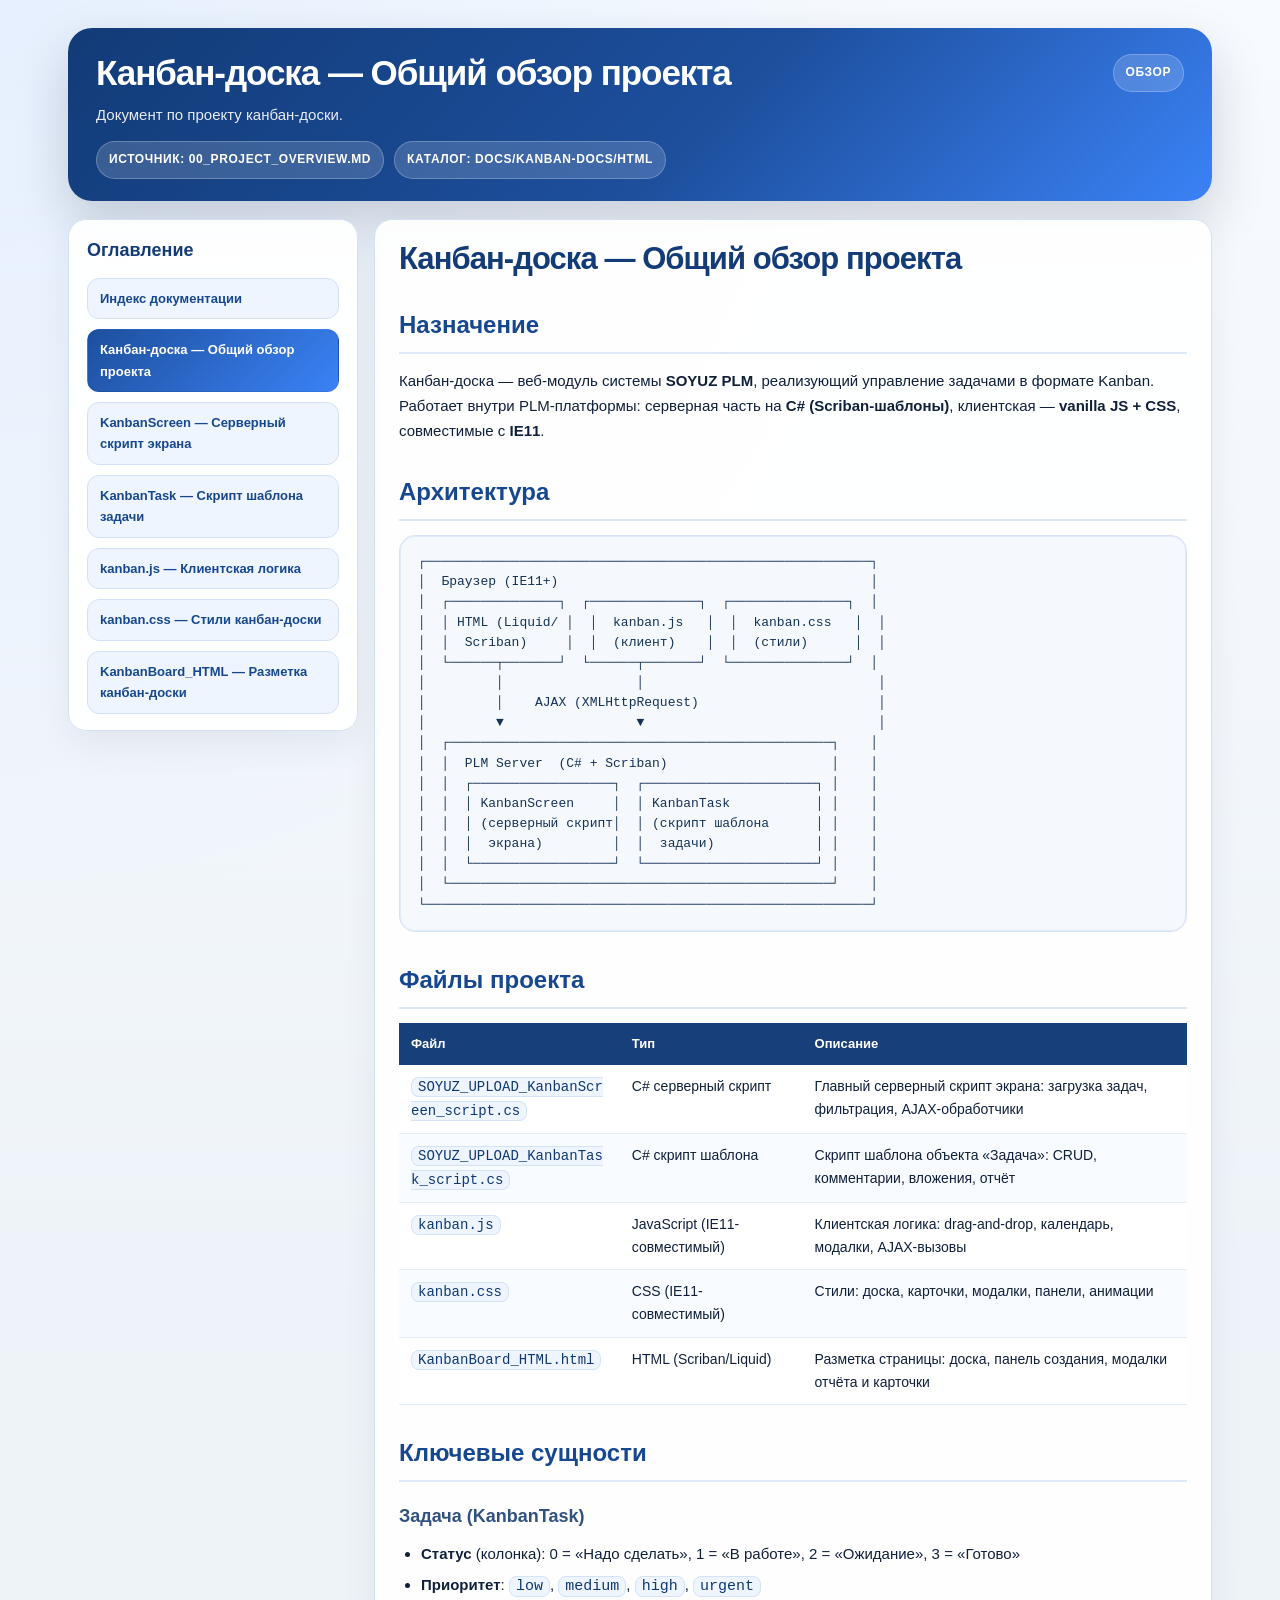
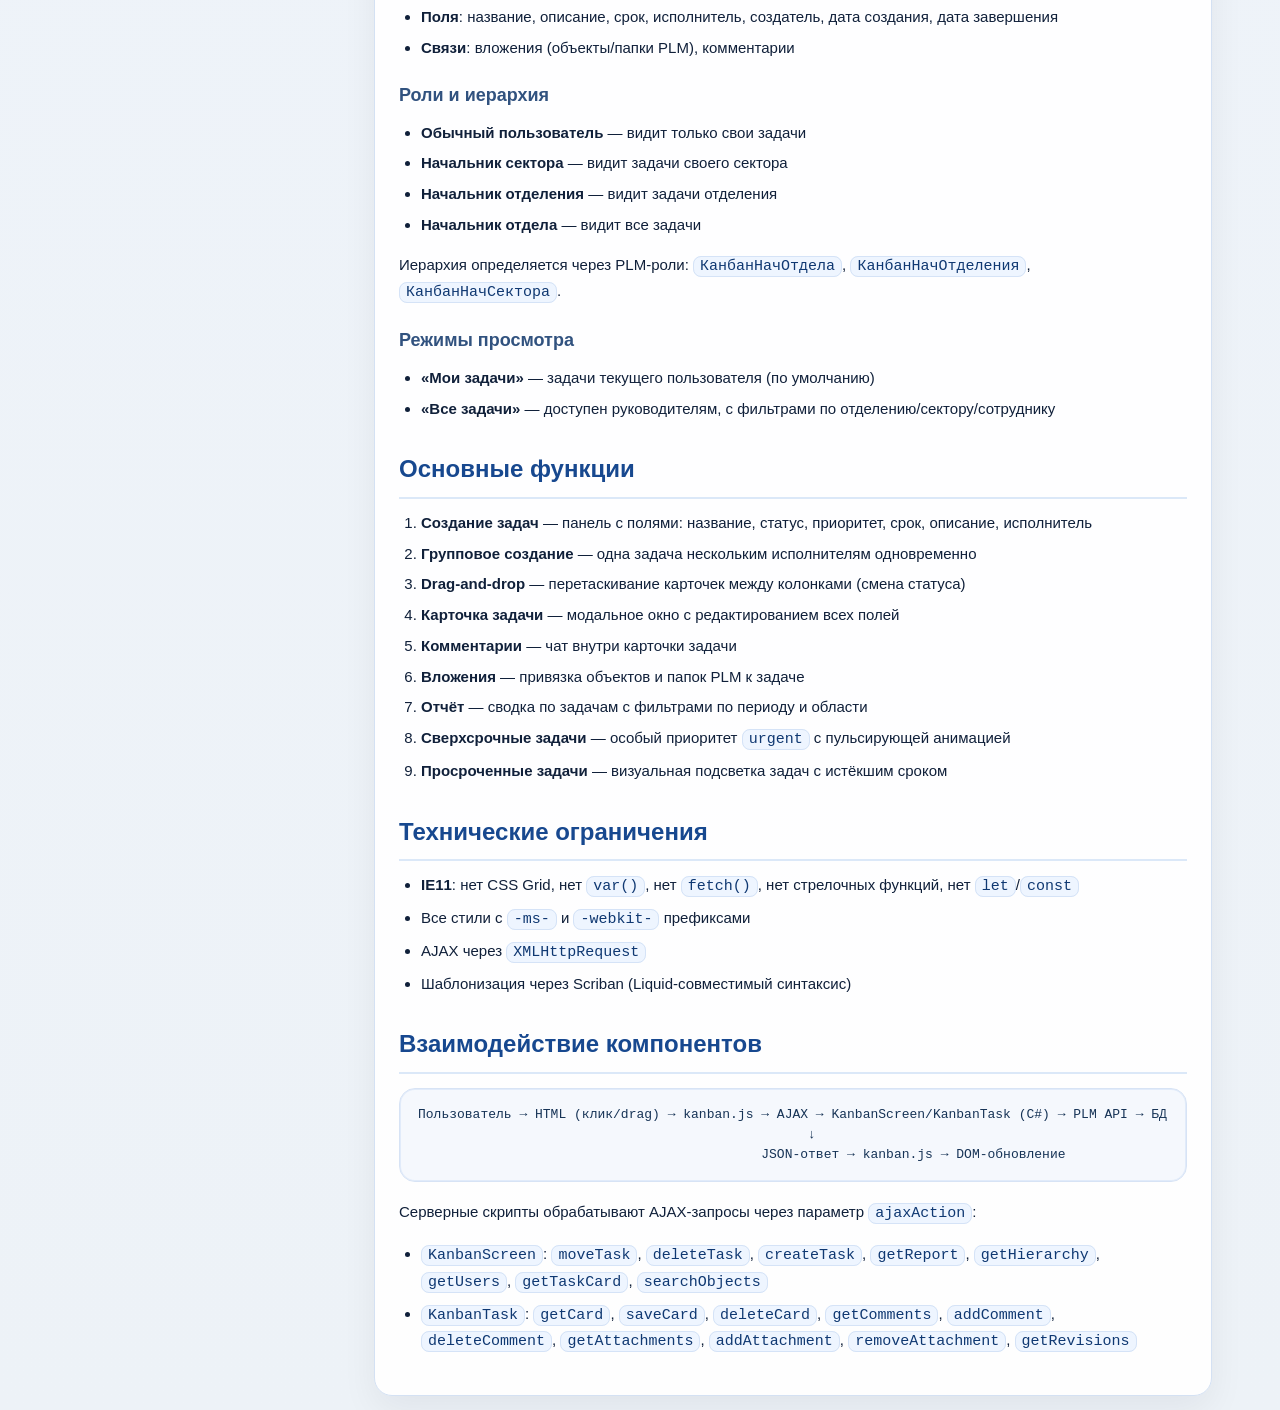
==== docs/HTML/00_PROJECT_OVERVIEW.html @ 84b6278e "init: kanbanSoyz_Actual — production Kanban board for Soyuz-PLM Clean project with only actual scrip" ====
<!DOCTYPE html>
<html lang="ru">
<head>
    <meta charset="UTF-8">
    <meta name="viewport" content="width=device-width, initial-scale=1.0">
    <title>Канбан-доска — Общий обзор проекта</title>
    <link rel="stylesheet" href="kanban-docs-theme.css">
</head>
<body>
    <div class="page">
        <header class="hero">
            <div class="hero-top">
                <div>
                    <h1>Канбан-доска — Общий обзор проекта</h1>
                    <p>Документ по проекту канбан-доски.</p>
                </div>
                <div class="badge">Обзор</div>
            </div>
            <div class="hero-meta">
                <div class="badge">Источник: 00_PROJECT_OVERVIEW.md</div>
                <div class="badge">Каталог: docs/kanban-docs/HTML</div>
            </div>
        </header>

        <div class="doc-layout">
            <aside class="nav-card side-nav">
                <h2>Оглавление</h2>
                <div class="doc-nav">
                    <a href="index.html">Индекс документации</a>
                    <a class="active" href="00_PROJECT_OVERVIEW.html">Канбан-доска — Общий обзор проекта</a>
<a class="" href="01_KanbanScreen_SERVER_SCRIPT.html">KanbanScreen — Серверный скрипт экрана</a>
<a class="" href="02_KanbanTask_TEMPLATE_SCRIPT.html">KanbanTask — Скрипт шаблона задачи</a>
<a class="" href="03_KANBAN_JS_CLIENT_LOGIC.html">kanban.js — Клиентская логика</a>
<a class="" href="04_KANBAN_CSS_STYLES.html">kanban.css — Стили канбан-доски</a>
<a class="" href="05_KANBAN_HTML_MARKUP.html">KanbanBoard_HTML — Разметка канбан-доски</a>
                </div>
            </aside>

            <article class="article-card">
<h1 id="section">Канбан-доска — Общий обзор проекта</h1>
<h2 id="section-1">Назначение</h2>
<p>Канбан-доска — веб-модуль системы <strong>SOYUZ PLM</strong>, реализующий управление задачами в формате Kanban.
Работает внутри PLM-платформы: серверная часть на <strong>C# (Scriban-шаблоны)</strong>, клиентская — <strong>vanilla JS + CSS</strong>, совместимые с <strong>IE11</strong>.</p>
<h2 id="section-2">Архитектура</h2>
<pre><code>┌─────────────────────────────────────────────────────────┐
│  Браузер (IE11+)                                        │
│  ┌──────────────┐  ┌──────────────┐  ┌───────────────┐  │
│  │ HTML (Liquid/ │  │  kanban.js   │  │  kanban.css   │  │
│  │  Scriban)     │  │  (клиент)    │  │  (стили)      │  │
│  └──────┬───────┘  └──────┬───────┘  └───────────────┘  │
│         │                 │                              │
│         │    AJAX (XMLHttpRequest)                       │
│         ▼                 ▼                              │
│  ┌─────────────────────────────────────────────────┐    │
│  │  PLM Server  (C# + Scriban)                     │    │
│  │  ┌──────────────────┐  ┌──────────────────────┐ │    │
│  │  │ KanbanScreen     │  │ KanbanTask           │ │    │
│  │  │ (серверный скрипт│  │ (скрипт шаблона      │ │    │
│  │  │  экрана)         │  │  задачи)             │ │    │
│  │  └──────────────────┘  └──────────────────────┘ │    │
│  └─────────────────────────────────────────────────┘    │
└─────────────────────────────────────────────────────────┘
</code></pre>
<h2 id="section-3">Файлы проекта</h2>
<div class="table-wrap"><table>
<thead>
<tr>
<th>Файл</th>
<th>Тип</th>
<th>Описание</th>
</tr>
</thead>
<tbody>
<tr>
<td><code>SOYUZ_UPLOAD_KanbanScreen_script.cs</code></td>
<td>C# серверный скрипт</td>
<td>Главный серверный скрипт экрана: загрузка задач, фильтрация, AJAX-обработчики</td>
</tr>
<tr>
<td><code>SOYUZ_UPLOAD_KanbanTask_script.cs</code></td>
<td>C# скрипт шаблона</td>
<td>Скрипт шаблона объекта «Задача»: CRUD, комментарии, вложения, отчёт</td>
</tr>
<tr>
<td><code>kanban.js</code></td>
<td>JavaScript (IE11-совместимый)</td>
<td>Клиентская логика: drag-and-drop, календарь, модалки, AJAX-вызовы</td>
</tr>
<tr>
<td><code>kanban.css</code></td>
<td>CSS (IE11-совместимый)</td>
<td>Стили: доска, карточки, модалки, панели, анимации</td>
</tr>
<tr>
<td><code>KanbanBoard_HTML.html</code></td>
<td>HTML (Scriban/Liquid)</td>
<td>Разметка страницы: доска, панель создания, модалки отчёта и карточки</td>
</tr>
</tbody>
</table></div>
<h2 id="section-4">Ключевые сущности</h2>
<h3 id="kanbantask">Задача (KanbanTask)</h3>
<ul>
<li><strong>Статус</strong> (колонка): 0 = «Надо сделать», 1 = «В работе», 2 = «Ожидание», 3 = «Готово»</li>
<li><strong>Приоритет</strong>: <code>low</code>, <code>medium</code>, <code>high</code>, <code>urgent</code></li>
<li><strong>Поля</strong>: название, описание, срок, исполнитель, создатель, дата создания, дата завершения</li>
<li><strong>Связи</strong>: вложения (объекты/папки PLM), комментарии</li>
</ul>
<h3 id="section-5">Роли и иерархия</h3>
<ul>
<li><strong>Обычный пользователь</strong> — видит только свои задачи</li>
<li><strong>Начальник сектора</strong> — видит задачи своего сектора</li>
<li><strong>Начальник отделения</strong> — видит задачи отделения</li>
<li><strong>Начальник отдела</strong> — видит все задачи</li>
</ul>
<p>Иерархия определяется через PLM-роли: <code>КанбанНачОтдела</code>, <code>КанбанНачОтделения</code>, <code>КанбанНачСектора</code>.</p>
<h3 id="section-6">Режимы просмотра</h3>
<ul>
<li><strong>«Мои задачи»</strong> — задачи текущего пользователя (по умолчанию)</li>
<li><strong>«Все задачи»</strong> — доступен руководителям, с фильтрами по отделению/сектору/сотруднику</li>
</ul>
<h2 id="section-7">Основные функции</h2>
<ol>
<li><strong>Создание задач</strong> — панель с полями: название, статус, приоритет, срок, описание, исполнитель</li>
<li><strong>Групповое создание</strong> — одна задача нескольким исполнителям одновременно</li>
<li><strong>Drag-and-drop</strong> — перетаскивание карточек между колонками (смена статуса)</li>
<li><strong>Карточка задачи</strong> — модальное окно с редактированием всех полей</li>
<li><strong>Комментарии</strong> — чат внутри карточки задачи</li>
<li><strong>Вложения</strong> — привязка объектов и папок PLM к задаче</li>
<li><strong>Отчёт</strong> — сводка по задачам с фильтрами по периоду и области</li>
<li><strong>Сверхсрочные задачи</strong> — особый приоритет <code>urgent</code> с пульсирующей анимацией</li>
<li><strong>Просроченные задачи</strong> — визуальная подсветка задач с истёкшим сроком</li>
</ol>
<h2 id="section-8">Технические ограничения</h2>
<ul>
<li><strong>IE11</strong>: нет CSS Grid, нет <code>var()</code>, нет <code>fetch()</code>, нет стрелочных функций, нет <code>let</code>/<code>const</code></li>
<li>Все стили с <code>-ms-</code> и <code>-webkit-</code> префиксами</li>
<li>AJAX через <code>XMLHttpRequest</code></li>
<li>Шаблонизация через Scriban (Liquid-совместимый синтаксис)</li>
</ul>
<h2 id="section-9">Взаимодействие компонентов</h2>
<pre><code>Пользователь → HTML (клик/drag) → kanban.js → AJAX → KanbanScreen/KanbanTask (C#) → PLM API → БД
                                                  ↓
                                            JSON-ответ → kanban.js → DOM-обновление
</code></pre>
<p>Серверные скрипты обрабатывают AJAX-запросы через параметр <code>ajaxAction</code>:</p>
<ul>
<li><code>KanbanScreen</code>: <code>moveTask</code>, <code>deleteTask</code>, <code>createTask</code>, <code>getReport</code>, <code>getHierarchy</code>, <code>getUsers</code>, <code>getTaskCard</code>, <code>searchObjects</code></li>
<li><code>KanbanTask</code>: <code>getCard</code>, <code>saveCard</code>, <code>deleteCard</code>, <code>getComments</code>, <code>addComment</code>, <code>deleteComment</code>, <code>getAttachments</code>, <code>addAttachment</code>, <code>removeAttachment</code>, <code>getRevisions</code></li>
</ul>

            </article>
        </div>
    </div>
</body>
</html>
---- docs/HTML/kanban-docs-theme.css ----
@page {
    size: A4;
    margin: 18mm;
}

* {
    box-sizing: border-box;
}

html {
    scroll-behavior: smooth;
}

body {
    margin: 0;
    font-family: "Inter", "Segoe UI", -apple-system, BlinkMacSystemFont, sans-serif;
    color: #10203a;
    background:
        radial-gradient(circle at top left, rgba(59, 130, 246, 0.09), transparent 28%),
        linear-gradient(180deg, #f7fbff 0%, #eef3f9 42%, #edf2f7 100%);
    line-height: 1.65;
}

a {
    color: #1d4f9d;
}

.page {
    max-width: 1180px;
    margin: 0 auto;
    padding: 28px 18px 42px;
}

.hero {
    background: linear-gradient(135deg, #123b77 0%, #1d4f9d 56%, #3b82f6 100%);
    color: #fff;
    border-radius: 24px;
    padding: 26px 28px 22px;
    box-shadow: 0 22px 52px rgba(15, 23, 42, 0.18);
    margin-bottom: 18px;
}

.hero-top {
    display: flex;
    justify-content: space-between;
    align-items: flex-start;
    gap: 18px;
}

.hero h1 {
    margin: 0 0 10px;
    font-size: 35px;
    line-height: 1.1;
    letter-spacing: -0.03em;
}

.hero p {
    margin: 0;
    max-width: 760px;
    color: rgba(255, 255, 255, 0.9);
    font-size: 15px;
}

.hero code,
.footer-card code {
    font-family: "JetBrains Mono", Consolas, monospace;
    background: rgba(255, 255, 255, 0.12);
    border: 1px solid rgba(255, 255, 255, 0.18);
    border-radius: 8px;
    padding: 1px 6px;
    color: #fff;
}

.badge {
    display: inline-flex;
    align-items: center;
    gap: 6px;
    padding: 8px 12px;
    border-radius: 999px;
    background: rgba(255, 255, 255, 0.16);
    border: 1px solid rgba(255, 255, 255, 0.24);
    color: #fff;
    font-size: 12px;
    font-weight: 700;
    letter-spacing: 0.05em;
    text-transform: uppercase;
    white-space: nowrap;
}

.hero-meta {
    display: flex;
    flex-wrap: wrap;
    gap: 10px;
    margin-top: 14px;
}

.nav-card,
.doc-card,
.article-card,
.footer-card {
    background: rgba(255, 255, 255, 0.94);
    border: 1px solid #d4e1f3;
    border-radius: 18px;
    box-shadow: 0 14px 36px rgba(15, 23, 42, 0.06);
}

.nav-card {
    padding: 16px 18px;
    margin-bottom: 16px;
}

.side-nav {
    position: sticky;
    top: 18px;
    align-self: start;
}

.nav-card h2 {
    margin: 0 0 12px;
    color: #123b77;
    font-size: 18px;
}

.doc-nav {
    display: flex;
    flex-direction: column;
    gap: 10px;
    align-items: stretch;
}

.doc-nav a {
    display: flex;
    align-items: center;
    gap: 6px;
    padding: 9px 12px;
    border-radius: 12px;
    text-decoration: none;
    background: #eef5ff;
    border: 1px solid #d2e1f7;
    color: #17488f;
    font-size: 13px;
    font-weight: 600;
}

.doc-nav a.active {
    background: linear-gradient(135deg, #1d4f9d 0%, #3b82f6 100%);
    color: #fff;
    border-color: transparent;
}

.index-grid {
    display: grid;
    grid-template-columns: repeat(auto-fit, minmax(300px, 1fr));
    gap: 16px;
}

.doc-card {
    display: flex;
    flex-direction: column;
    padding: 20px 20px 18px;
    min-height: 100%;
}

.badge-soft {
    background: #edf4ff;
    color: #17488f;
    border-color: #d1e2fb;
}

.doc-card h2 {
    margin: 0 0 10px;
    font-size: 22px;
    line-height: 1.22;
    color: #123b77;
}

.doc-card p {
    margin: 0 0 14px;
    color: #50627e;
    flex: 1 1 auto;
}

.doc-card .actions {
    display: flex;
    flex-wrap: wrap;
    gap: 10px;
    margin-top: auto;
}

.btn-link {
    display: inline-flex;
    align-items: center;
    justify-content: center;
    gap: 6px;
    padding: 10px 14px;
    min-height: 44px;
    border-radius: 12px;
    border: 1px solid #cdddf4;
    background: #fff;
    color: #17488f;
    text-decoration: none;
    font-size: 14px;
    font-weight: 700;
    white-space: nowrap;
}

.btn-link.primary {
    background: linear-gradient(135deg, #1d4f9d 0%, #3b82f6 100%);
    color: #fff;
    border-color: transparent;
}

.article-card {
    padding: 22px 24px 26px;
}

.doc-layout {
    display: grid;
    grid-template-columns: 290px minmax(0, 1fr);
    gap: 16px;
    align-items: start;
}

.article-card h1:first-child {
    margin-top: 0;
}

.article-card h1 {
    color: #123b77;
    font-size: 31px;
    line-height: 1.12;
    margin: 0 0 18px;
    letter-spacing: -0.03em;
}

.article-card h2 {
    color: #17488f;
    font-size: 24px;
    margin: 28px 0 12px;
    padding-bottom: 8px;
    border-bottom: 2px solid #dbe8f8;
}

.article-card h3 {
    color: #31527f;
    font-size: 18px;
    margin: 20px 0 10px;
}

.article-card p,
.article-card li {
    font-size: 15px;
}

.article-card ul,
.article-card ol {
    margin: 8px 0 14px 22px;
    padding: 0;
}

.article-card li {
    margin-bottom: 6px;
}

.article-card table {
    width: 100%;
    border-collapse: collapse;
    display: block;
    background: #fff;
}

.table-wrap {
    margin: 14px 0 18px;
    overflow-x: auto;
}

.table-wrap table {
    margin: 0;
}

.article-card thead th {
    background: #173f7a;
    color: #fff;
    text-align: left;
    padding: 10px 12px;
    font-size: 13px;
    white-space: nowrap;
}

.article-card tbody td {
    padding: 10px 12px;
    border-bottom: 1px solid #e3ebf6;
    vertical-align: top;
    font-size: 14px;
}

.article-card tbody tr:nth-child(even) {
    background: #f8fbff;
}

.article-card pre {
    margin: 14px 0 18px;
    padding: 16px 18px;
    background: #f5f8fd;
    color: #163356;
    border: 1px solid #d7e3f5;
    border-radius: 16px;
    overflow-x: auto;
    white-space: pre;
    line-height: 1.55;
    box-shadow: inset 0 0 0 1px rgba(180, 204, 240, 0.3);
}

.article-card pre code {
    background: transparent;
    border: 0;
    color: inherit;
    padding: 0;
    font-size: 13px;
    display: block;
    min-width: 100%;
    width: max-content;
}

.article-card code {
    font-family: "JetBrains Mono", Consolas, monospace;
    background: #eef5ff;
    color: #0f3872;
    border: 1px solid #d5e3f7;
    border-radius: 8px;
    padding: 1px 6px;
    white-space: pre-wrap;
    word-break: break-word;
    overflow-wrap: anywhere;
}

.article-card blockquote {
    margin: 14px 0 18px;
    padding: 12px 16px;
    border-left: 4px solid #3b82f6;
    border-radius: 0 14px 14px 0;
    background: #eff6ff;
    color: #244066;
}

.article-card hr {
    border: 0;
    border-top: 1px solid #dde7f4;
    margin: 20px 0;
}

.footer-card {
    padding: 14px 18px;
    margin-top: 16px;
    color: #5b6b85;
    font-size: 13px;
}

@media (max-width: 860px) {
    .page {
        padding: 18px 12px 28px;
    }

    .hero {
        padding: 22px 18px;
        border-radius: 18px;
    }

    .hero-top {
        flex-direction: column;
    }

    .hero h1 {
        font-size: 28px;
    }

    .article-card {
        padding: 18px 16px 22px;
    }

    .doc-layout {
        grid-template-columns: 1fr;
    }

    .side-nav {
        position: static;
    }
}

@media print {
    body {
        background: #fff;
    }

    .page {
        max-width: none;
        padding: 0;
    }

    .hero,
    .nav-card,
    .doc-card,
    .article-card,
    .footer-card {
        box-shadow: none;
        background: #fff;
    }
}
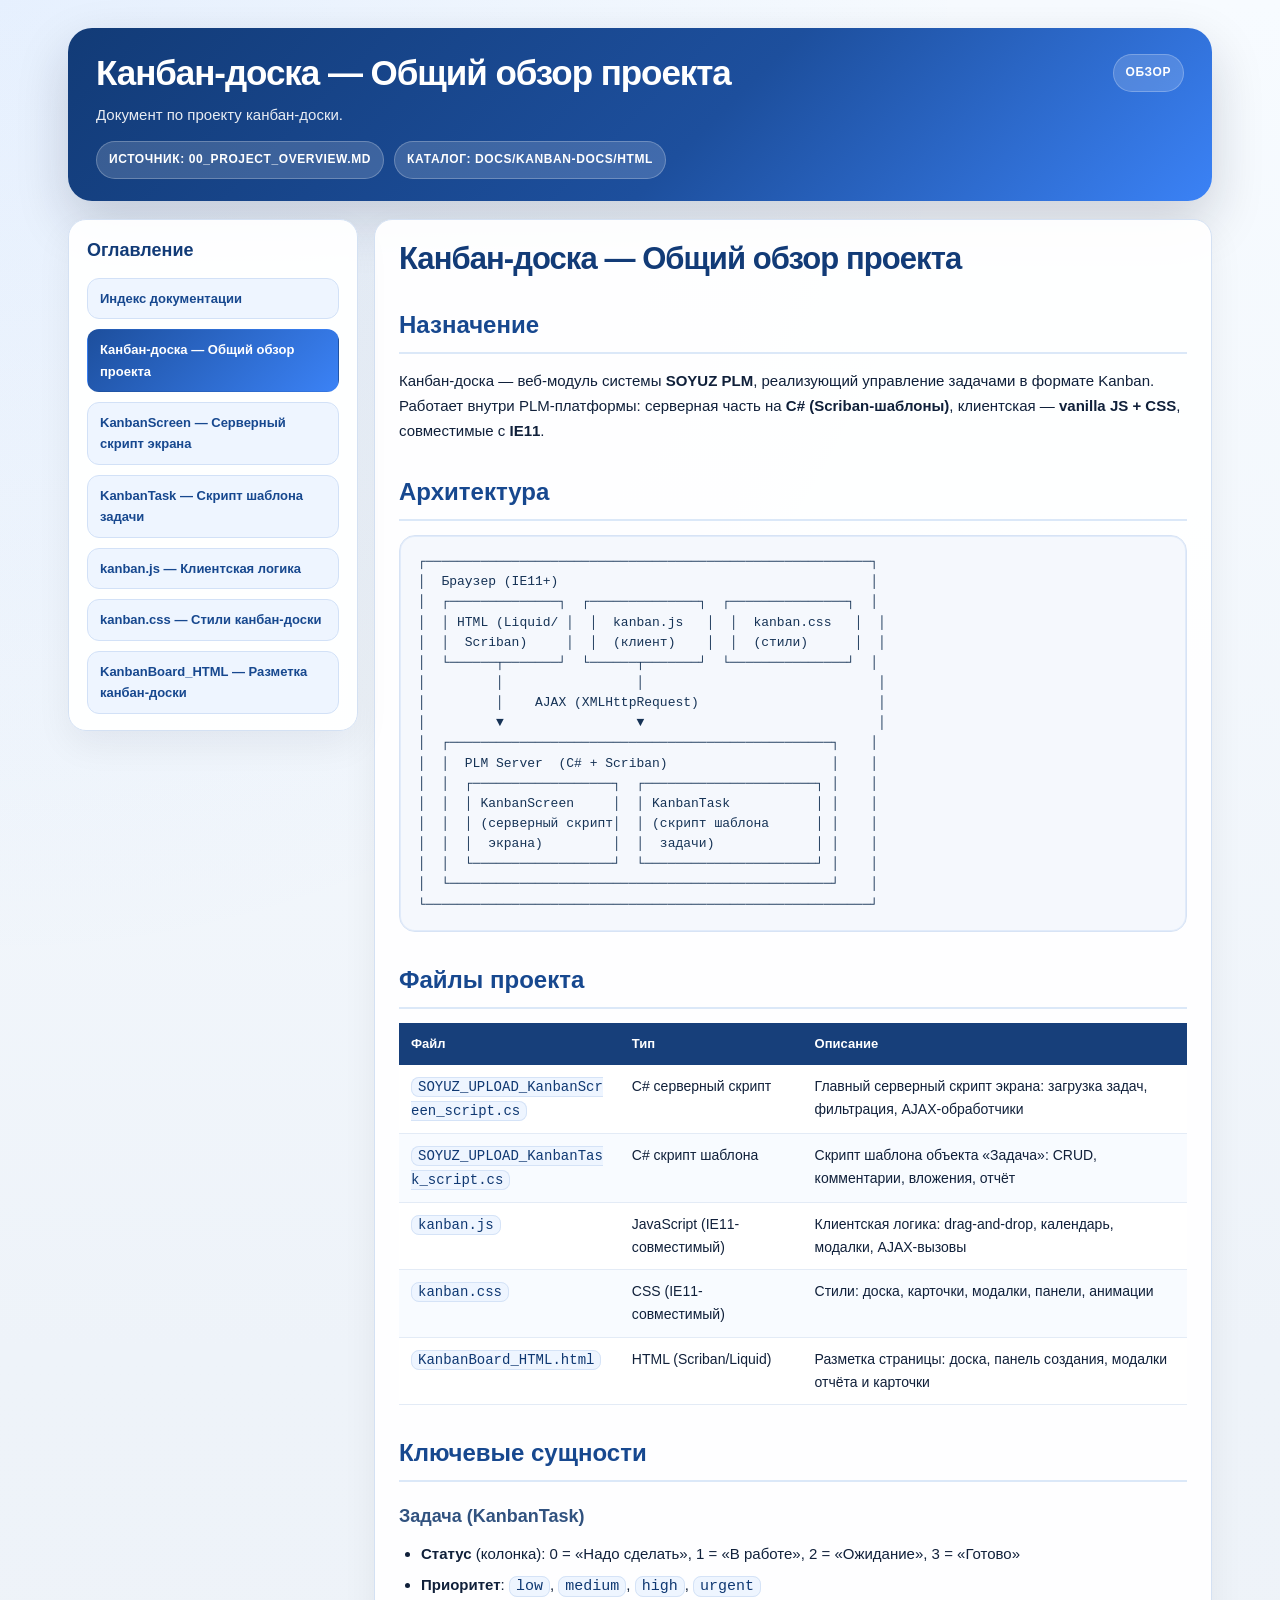
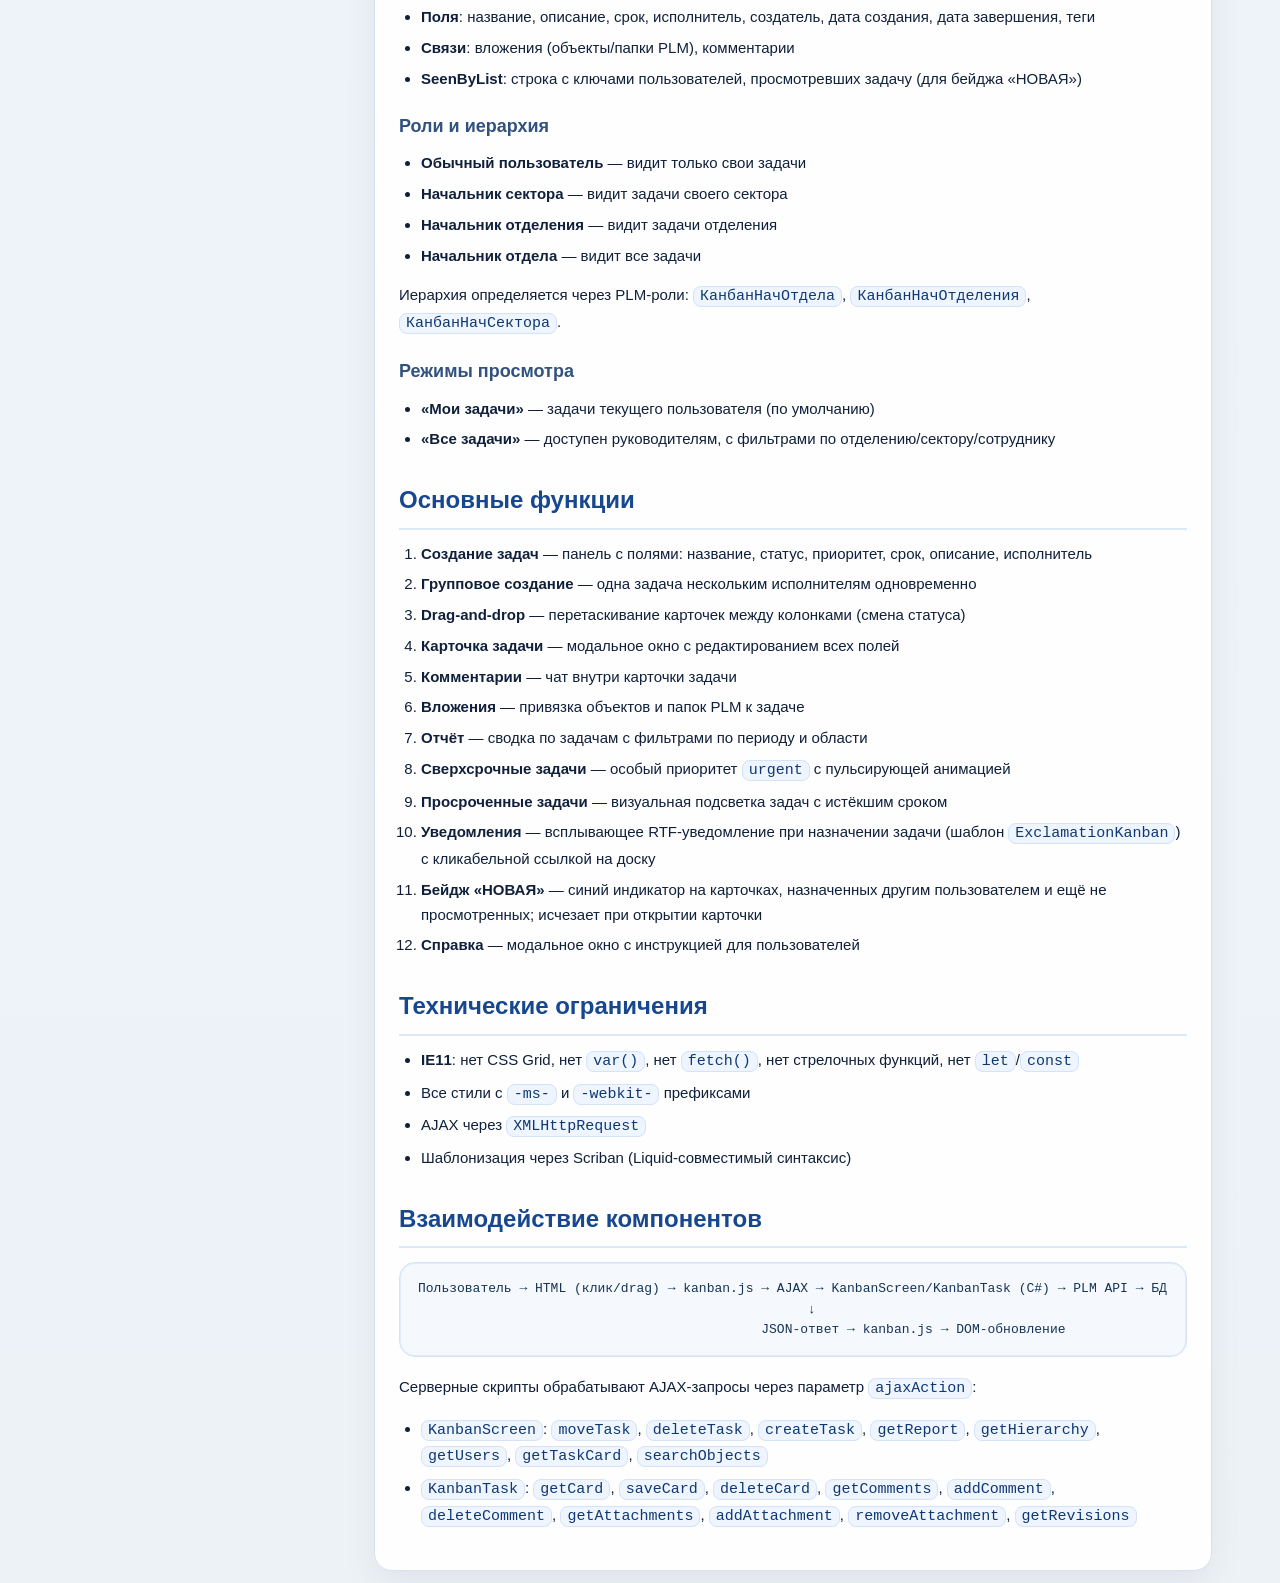
==== commit 077842b2: "docs: update HTML documentation to match markdown changes Co-Authored-By: Claude Opus 4.6 <noreply@a" ====
--- a/docs/HTML/00_PROJECT_OVERVIEW.html
+++ b/docs/HTML/00_PROJECT_OVERVIEW.html
@@ -103,8 +103,9 @@
 <ul>
 <li><strong>Статус</strong> (колонка): 0 = «Надо сделать», 1 = «В работе», 2 = «Ожидание», 3 = «Готово»</li>
 <li><strong>Приоритет</strong>: <code>low</code>, <code>medium</code>, <code>high</code>, <code>urgent</code></li>
-<li><strong>Поля</strong>: название, описание, срок, исполнитель, создатель, дата создания, дата завершения</li>
+<li><strong>Поля</strong>: название, описание, срок, исполнитель, создатель, дата создания, дата завершения, теги</li>
 <li><strong>Связи</strong>: вложения (объекты/папки PLM), комментарии</li>
+<li><strong>SeenByList</strong>: строка с ключами пользователей, просмотревших задачу (для бейджа «НОВАЯ»)</li>
 </ul>
 <h3 id="section-5">Роли и иерархия</h3>
 <ul>
@@ -130,6 +131,9 @@
 <li><strong>Отчёт</strong> — сводка по задачам с фильтрами по периоду и области</li>
 <li><strong>Сверхсрочные задачи</strong> — особый приоритет <code>urgent</code> с пульсирующей анимацией</li>
 <li><strong>Просроченные задачи</strong> — визуальная подсветка задач с истёкшим сроком</li>
+<li><strong>Уведомления</strong> — всплывающее RTF-уведомление при назначении задачи (шаблон <code>ExclamationKanban</code>) с кликабельной ссылкой на доску</li>
+<li><strong>Бейдж «НОВАЯ»</strong> — синий индикатор на карточках, назначенных другим пользователем и ещё не просмотренных; исчезает при открытии карточки</li>
+<li><strong>Справка</strong> — модальное окно с инструкцией для пользователей</li>
 </ol>
 <h2 id="section-8">Технические ограничения</h2>
 <ul>
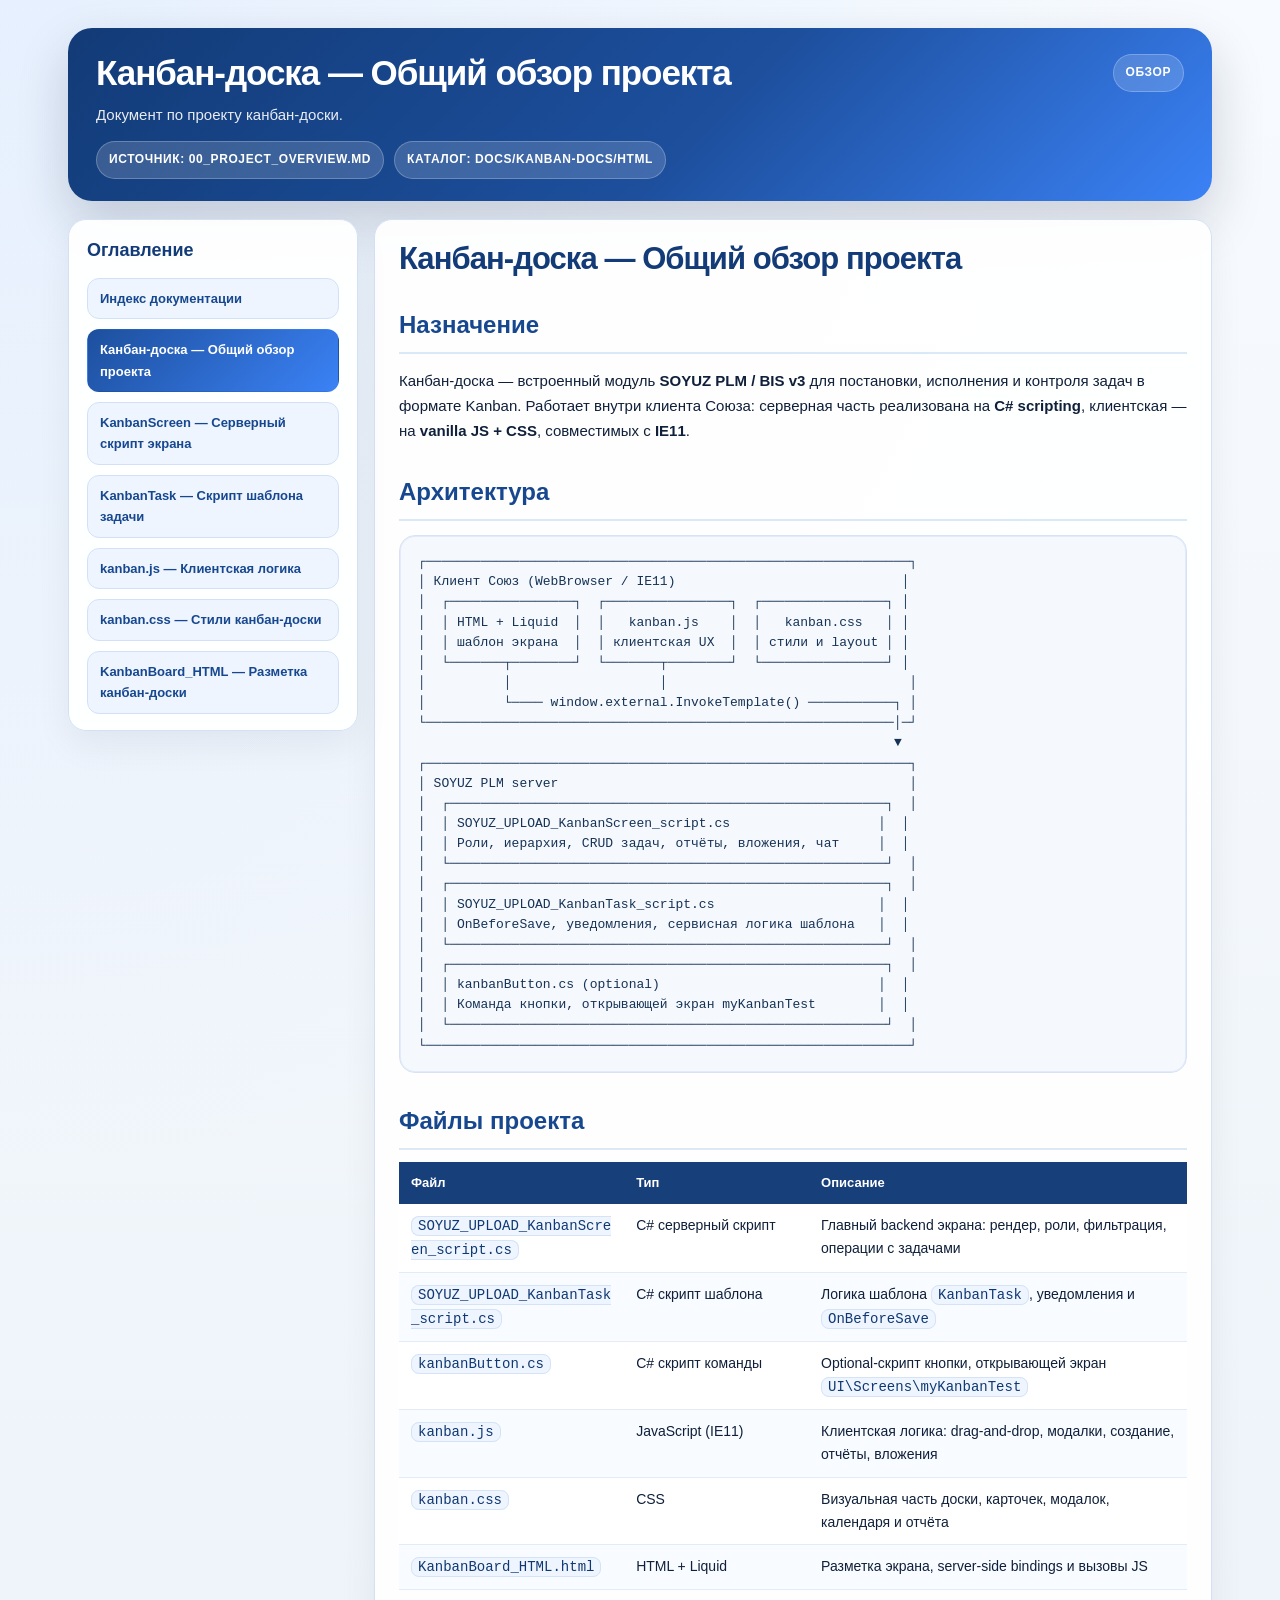
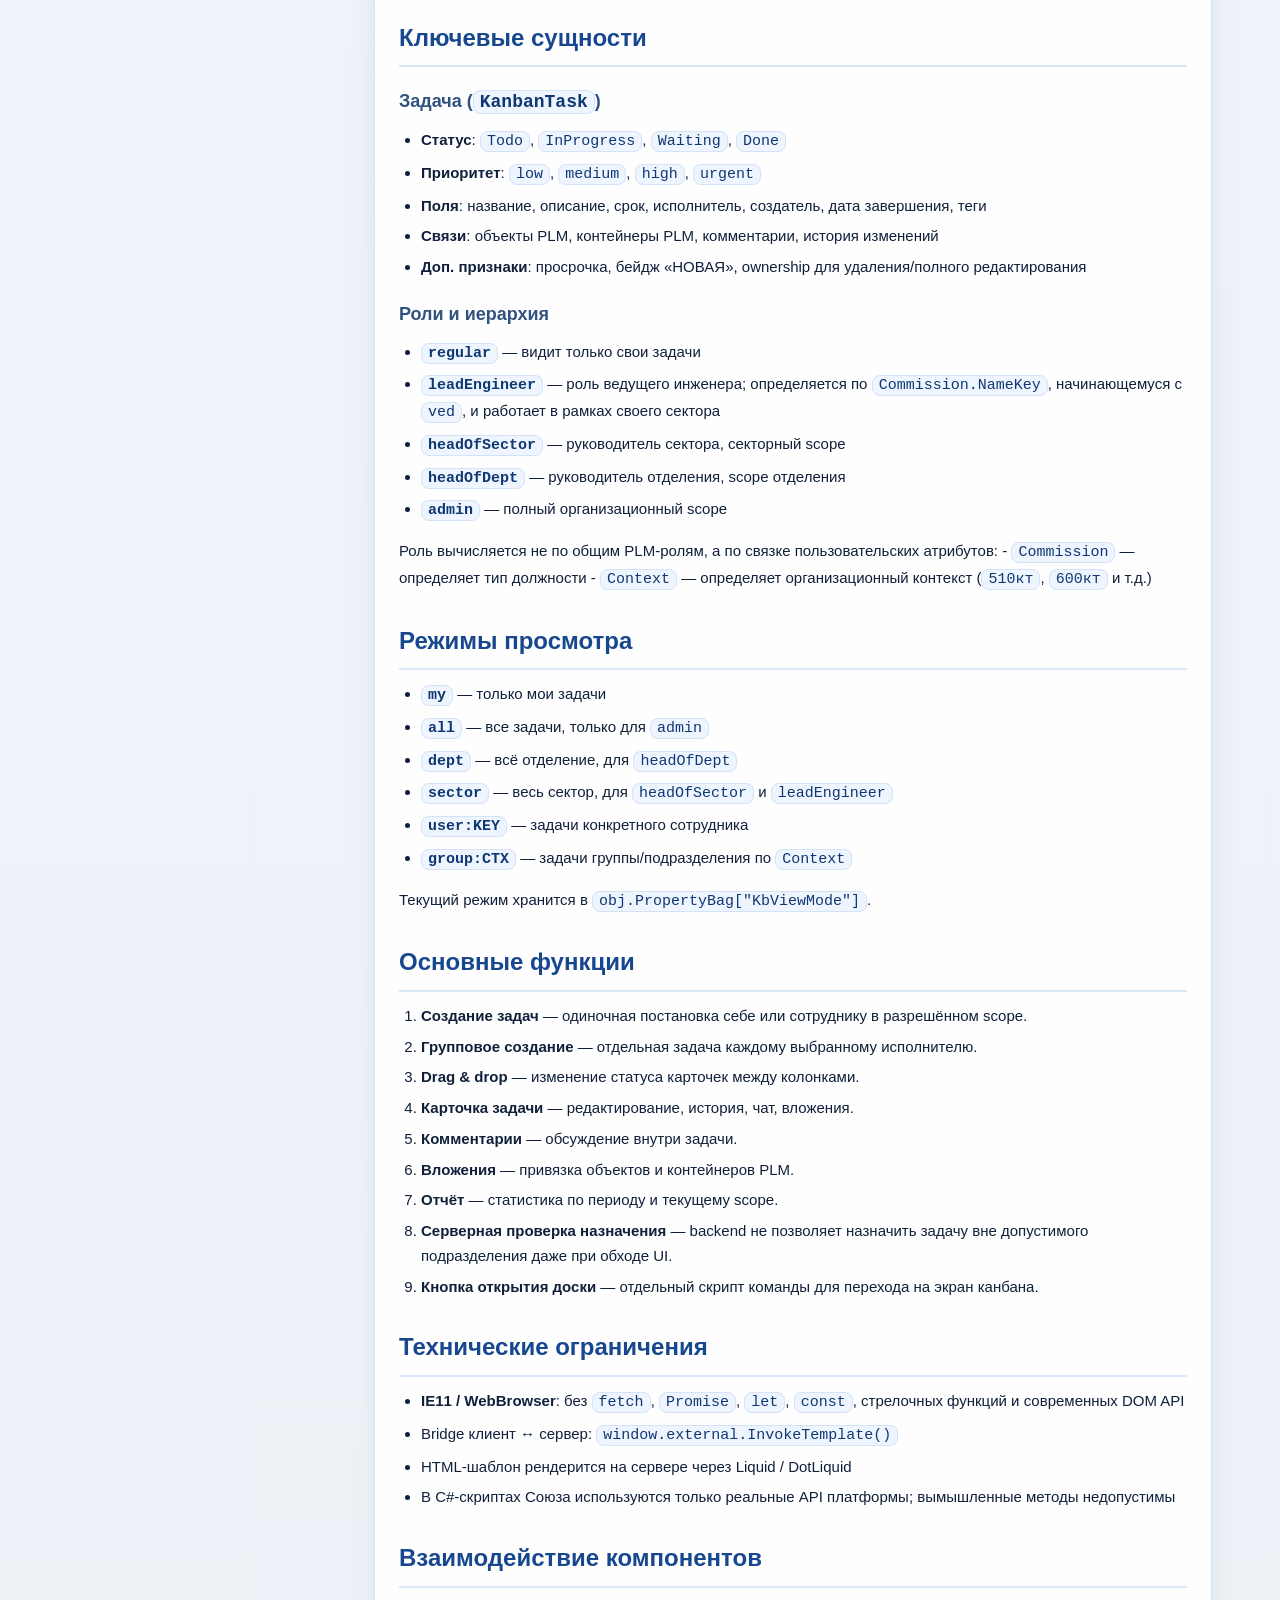
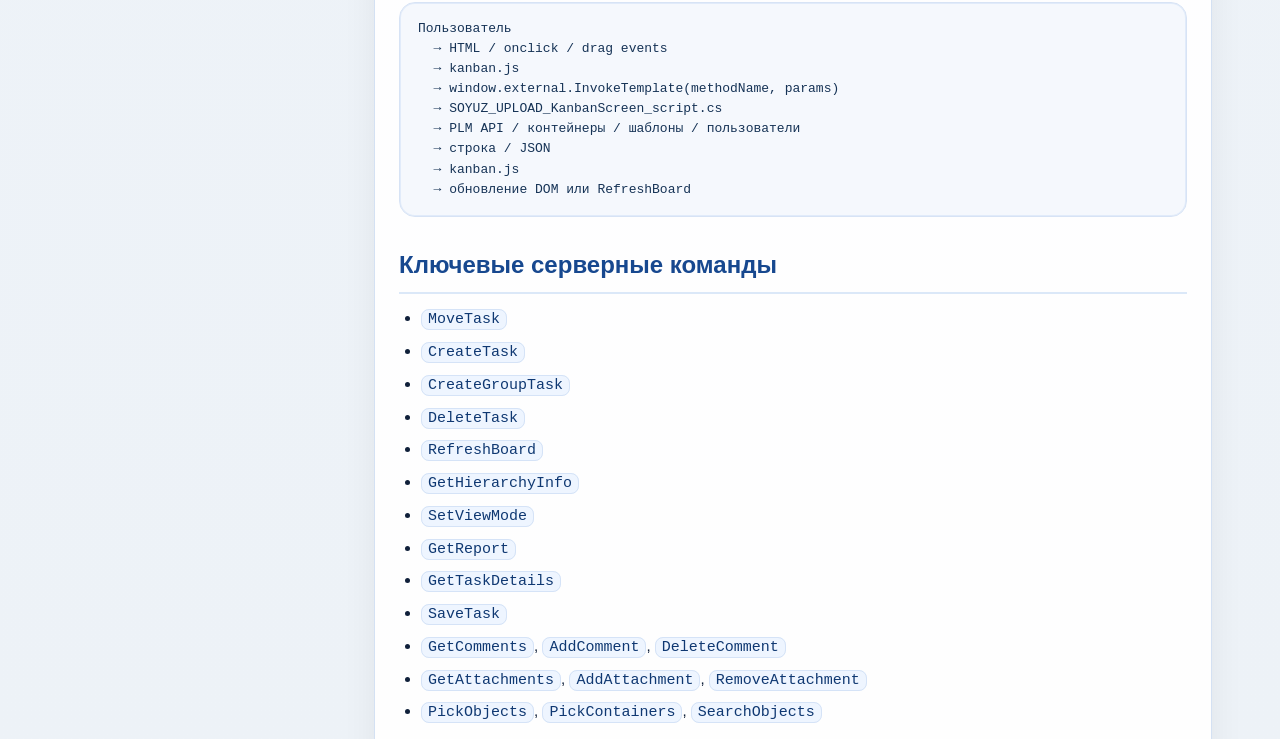
==== commit 3553a508: "Update kanban docs and role/button support" ====
--- a/docs/HTML/00_PROJECT_OVERVIEW.html
+++ b/docs/HTML/00_PROJECT_OVERVIEW.html
@@ -37,32 +37,47 @@
             </aside>
 
             <article class="article-card">
-<h1 id="section">Канбан-доска — Общий обзор проекта</h1>
-<h2 id="section-1">Назначение</h2>
-<p>Канбан-доска — веб-модуль системы <strong>SOYUZ PLM</strong>, реализующий управление задачами в формате Kanban.
-Работает внутри PLM-платформы: серверная часть на <strong>C# (Scriban-шаблоны)</strong>, клиентская — <strong>vanilla JS + CSS</strong>, совместимые с <strong>IE11</strong>.</p>
-<h2 id="section-2">Архитектура</h2>
-<pre><code>┌─────────────────────────────────────────────────────────┐
-│  Браузер (IE11+)                                        │
-│  ┌──────────────┐  ┌──────────────┐  ┌───────────────┐  │
-│  │ HTML (Liquid/ │  │  kanban.js   │  │  kanban.css   │  │
-│  │  Scriban)     │  │  (клиент)    │  │  (стили)      │  │
-│  └──────┬───────┘  └──────┬───────┘  └───────────────┘  │
-│         │                 │                              │
-│         │    AJAX (XMLHttpRequest)                       │
-│         ▼                 ▼                              │
-│  ┌─────────────────────────────────────────────────┐    │
-│  │  PLM Server  (C# + Scriban)                     │    │
-│  │  ┌──────────────────┐  ┌──────────────────────┐ │    │
-│  │  │ KanbanScreen     │  │ KanbanTask           │ │    │
-│  │  │ (серверный скрипт│  │ (скрипт шаблона      │ │    │
-│  │  │  экрана)         │  │  задачи)             │ │    │
-│  │  └──────────────────┘  └──────────────────────┘ │    │
-│  └─────────────────────────────────────────────────┘    │
-└─────────────────────────────────────────────────────────┘
-</code></pre>
-<h2 id="section-3">Файлы проекта</h2>
-<div class="table-wrap"><table>
+<h1 id="канбан-доска-общий-обзор-проекта">Канбан-доска — Общий обзор
+проекта</h1>
+<h2 id="назначение">Назначение</h2>
+<p>Канбан-доска — встроенный модуль <strong>SOYUZ PLM / BIS v3</strong>
+для постановки, исполнения и контроля задач в формате Kanban. Работает
+внутри клиента Союза: серверная часть реализована на <strong>C#
+scripting</strong>, клиентская — на <strong>vanilla JS + CSS</strong>,
+совместимых с <strong>IE11</strong>.</p>
+<h2 id="архитектура">Архитектура</h2>
+<pre class="text"><code>┌──────────────────────────────────────────────────────────────┐
+│ Клиент Союз (WebBrowser / IE11)                             │
+│  ┌────────────────┐  ┌────────────────┐  ┌────────────────┐ │
+│  │ HTML + Liquid  │  │   kanban.js    │  │   kanban.css   │ │
+│  │ шаблон экрана  │  │ клиентская UX  │  │ стили и layout │ │
+│  └───────┬────────┘  └───────┬────────┘  └────────────────┘ │
+│          │                   │                               │
+│          └──── window.external.InvokeTemplate() ───────────┐ │
+└────────────────────────────────────────────────────────────│─┘
+                                                             ▼
+┌──────────────────────────────────────────────────────────────┐
+│ SOYUZ PLM server                                             │
+│  ┌────────────────────────────────────────────────────────┐  │
+│  │ SOYUZ_UPLOAD_KanbanScreen_script.cs                   │  │
+│  │ Роли, иерархия, CRUD задач, отчёты, вложения, чат     │  │
+│  └────────────────────────────────────────────────────────┘  │
+│  ┌────────────────────────────────────────────────────────┐  │
+│  │ SOYUZ_UPLOAD_KanbanTask_script.cs                     │  │
+│  │ OnBeforeSave, уведомления, сервисная логика шаблона   │  │
+│  └────────────────────────────────────────────────────────┘  │
+│  ┌────────────────────────────────────────────────────────┐  │
+│  │ kanbanButton.cs (optional)                            │  │
+│  │ Команда кнопки, открывающей экран myKanbanTest        │  │
+│  └────────────────────────────────────────────────────────┘  │
+└──────────────────────────────────────────────────────────────┘</code></pre>
+<h2 id="файлы-проекта">Файлы проекта</h2>
+<table style="width:100%;">
+<colgroup>
+<col style="width: 28%" />
+<col style="width: 23%" />
+<col style="width: 47%" />
+</colgroup>
 <thead>
 <tr>
 <th>Файл</th>
@@ -74,83 +89,147 @@
 <tr>
 <td><code>SOYUZ_UPLOAD_KanbanScreen_script.cs</code></td>
 <td>C# серверный скрипт</td>
-<td>Главный серверный скрипт экрана: загрузка задач, фильтрация, AJAX-обработчики</td>
+<td>Главный backend экрана: рендер, роли, фильтрация, операции с
+задачами</td>
 </tr>
 <tr>
 <td><code>SOYUZ_UPLOAD_KanbanTask_script.cs</code></td>
 <td>C# скрипт шаблона</td>
-<td>Скрипт шаблона объекта «Задача»: CRUD, комментарии, вложения, отчёт</td>
+<td>Логика шаблона <code>KanbanTask</code>, уведомления и
+<code>OnBeforeSave</code></td>
+</tr>
+<tr>
+<td><code>kanbanButton.cs</code></td>
+<td>C# скрипт команды</td>
+<td>Optional-скрипт кнопки, открывающей экран
+<code>UI\Screens\myKanbanTest</code></td>
 </tr>
 <tr>
 <td><code>kanban.js</code></td>
-<td>JavaScript (IE11-совместимый)</td>
-<td>Клиентская логика: drag-and-drop, календарь, модалки, AJAX-вызовы</td>
+<td>JavaScript (IE11)</td>
+<td>Клиентская логика: drag-and-drop, модалки, создание, отчёты,
+вложения</td>
 </tr>
 <tr>
 <td><code>kanban.css</code></td>
-<td>CSS (IE11-совместимый)</td>
-<td>Стили: доска, карточки, модалки, панели, анимации</td>
+<td>CSS</td>
+<td>Визуальная часть доски, карточек, модалок, календаря и отчёта</td>
 </tr>
 <tr>
 <td><code>KanbanBoard_HTML.html</code></td>
-<td>HTML (Scriban/Liquid)</td>
-<td>Разметка страницы: доска, панель создания, модалки отчёта и карточки</td>
+<td>HTML + Liquid</td>
+<td>Разметка экрана, server-side bindings и вызовы JS</td>
 </tr>
 </tbody>
-</table></div>
-<h2 id="section-4">Ключевые сущности</h2>
-<h3 id="kanbantask">Задача (KanbanTask)</h3>
-<ul>
-<li><strong>Статус</strong> (колонка): 0 = «Надо сделать», 1 = «В работе», 2 = «Ожидание», 3 = «Готово»</li>
-<li><strong>Приоритет</strong>: <code>low</code>, <code>medium</code>, <code>high</code>, <code>urgent</code></li>
-<li><strong>Поля</strong>: название, описание, срок, исполнитель, создатель, дата создания, дата завершения, теги</li>
-<li><strong>Связи</strong>: вложения (объекты/папки PLM), комментарии</li>
-<li><strong>SeenByList</strong>: строка с ключами пользователей, просмотревших задачу (для бейджа «НОВАЯ»)</li>
-</ul>
-<h3 id="section-5">Роли и иерархия</h3>
-<ul>
-<li><strong>Обычный пользователь</strong> — видит только свои задачи</li>
-<li><strong>Начальник сектора</strong> — видит задачи своего сектора</li>
-<li><strong>Начальник отделения</strong> — видит задачи отделения</li>
-<li><strong>Начальник отдела</strong> — видит все задачи</li>
-</ul>
-<p>Иерархия определяется через PLM-роли: <code>КанбанНачОтдела</code>, <code>КанбанНачОтделения</code>, <code>КанбанНачСектора</code>.</p>
-<h3 id="section-6">Режимы просмотра</h3>
-<ul>
-<li><strong>«Мои задачи»</strong> — задачи текущего пользователя (по умолчанию)</li>
-<li><strong>«Все задачи»</strong> — доступен руководителям, с фильтрами по отделению/сектору/сотруднику</li>
-</ul>
-<h2 id="section-7">Основные функции</h2>
-<ol>
-<li><strong>Создание задач</strong> — панель с полями: название, статус, приоритет, срок, описание, исполнитель</li>
-<li><strong>Групповое создание</strong> — одна задача нескольким исполнителям одновременно</li>
-<li><strong>Drag-and-drop</strong> — перетаскивание карточек между колонками (смена статуса)</li>
-<li><strong>Карточка задачи</strong> — модальное окно с редактированием всех полей</li>
-<li><strong>Комментарии</strong> — чат внутри карточки задачи</li>
-<li><strong>Вложения</strong> — привязка объектов и папок PLM к задаче</li>
-<li><strong>Отчёт</strong> — сводка по задачам с фильтрами по периоду и области</li>
-<li><strong>Сверхсрочные задачи</strong> — особый приоритет <code>urgent</code> с пульсирующей анимацией</li>
-<li><strong>Просроченные задачи</strong> — визуальная подсветка задач с истёкшим сроком</li>
-<li><strong>Уведомления</strong> — всплывающее RTF-уведомление при назначении задачи (шаблон <code>ExclamationKanban</code>) с кликабельной ссылкой на доску</li>
-<li><strong>Бейдж «НОВАЯ»</strong> — синий индикатор на карточках, назначенных другим пользователем и ещё не просмотренных; исчезает при открытии карточки</li>
-<li><strong>Справка</strong> — модальное окно с инструкцией для пользователей</li>
+</table>
+<h2 id="ключевые-сущности">Ключевые сущности</h2>
+<h3 id="задача-kanbantask">Задача (<code>KanbanTask</code>)</h3>
+<ul>
+<li><strong>Статус</strong>: <code>Todo</code>, <code>InProgress</code>,
+<code>Waiting</code>, <code>Done</code></li>
+<li><strong>Приоритет</strong>: <code>low</code>, <code>medium</code>,
+<code>high</code>, <code>urgent</code></li>
+<li><strong>Поля</strong>: название, описание, срок, исполнитель,
+создатель, дата завершения, теги</li>
+<li><strong>Связи</strong>: объекты PLM, контейнеры PLM, комментарии,
+история изменений</li>
+<li><strong>Доп. признаки</strong>: просрочка, бейдж «НОВАЯ», ownership
+для удаления/полного редактирования</li>
+</ul>
+<h3 id="роли-и-иерархия">Роли и иерархия</h3>
+<ul>
+<li><strong><code>regular</code></strong> — видит только свои
+задачи</li>
+<li><strong><code>leadEngineer</code></strong> — роль ведущего инженера;
+определяется по <code>Commission.NameKey</code>, начинающемуся с
+<code>ved</code>, и работает в рамках своего сектора</li>
+<li><strong><code>headOfSector</code></strong> — руководитель сектора,
+секторный scope</li>
+<li><strong><code>headOfDept</code></strong> — руководитель отделения,
+scope отделения</li>
+<li><strong><code>admin</code></strong> — полный организационный
+scope</li>
+</ul>
+<p>Роль вычисляется не по общим PLM-ролям, а по связке пользовательских
+атрибутов: - <code>Commission</code> — определяет тип должности -
+<code>Context</code> — определяет организационный контекст
+(<code>510кт</code>, <code>600кт</code> и т.д.)</p>
+<h2 id="режимы-просмотра">Режимы просмотра</h2>
+<ul>
+<li><strong><code>my</code></strong> — только мои задачи</li>
+<li><strong><code>all</code></strong> — все задачи, только для
+<code>admin</code></li>
+<li><strong><code>dept</code></strong> — всё отделение, для
+<code>headOfDept</code></li>
+<li><strong><code>sector</code></strong> — весь сектор, для
+<code>headOfSector</code> и <code>leadEngineer</code></li>
+<li><strong><code>user:KEY</code></strong> — задачи конкретного
+сотрудника</li>
+<li><strong><code>group:CTX</code></strong> — задачи
+группы/подразделения по <code>Context</code></li>
+</ul>
+<p>Текущий режим хранится в
+<code>obj.PropertyBag["KbViewMode"]</code>.</p>
+<h2 id="основные-функции">Основные функции</h2>
+<ol type="1">
+<li><strong>Создание задач</strong> — одиночная постановка себе или
+сотруднику в разрешённом scope.</li>
+<li><strong>Групповое создание</strong> — отдельная задача каждому
+выбранному исполнителю.</li>
+<li><strong>Drag &amp; drop</strong> — изменение статуса карточек между
+колонками.</li>
+<li><strong>Карточка задачи</strong> — редактирование, история, чат,
+вложения.</li>
+<li><strong>Комментарии</strong> — обсуждение внутри задачи.</li>
+<li><strong>Вложения</strong> — привязка объектов и контейнеров
+PLM.</li>
+<li><strong>Отчёт</strong> — статистика по периоду и текущему
+scope.</li>
+<li><strong>Серверная проверка назначения</strong> — backend не
+позволяет назначить задачу вне допустимого подразделения даже при обходе
+UI.</li>
+<li><strong>Кнопка открытия доски</strong> — отдельный скрипт команды
+для перехода на экран канбана.</li>
 </ol>
-<h2 id="section-8">Технические ограничения</h2>
-<ul>
-<li><strong>IE11</strong>: нет CSS Grid, нет <code>var()</code>, нет <code>fetch()</code>, нет стрелочных функций, нет <code>let</code>/<code>const</code></li>
-<li>Все стили с <code>-ms-</code> и <code>-webkit-</code> префиксами</li>
-<li>AJAX через <code>XMLHttpRequest</code></li>
-<li>Шаблонизация через Scriban (Liquid-совместимый синтаксис)</li>
-</ul>
-<h2 id="section-9">Взаимодействие компонентов</h2>
-<pre><code>Пользователь → HTML (клик/drag) → kanban.js → AJAX → KanbanScreen/KanbanTask (C#) → PLM API → БД
-                                                  ↓
-                                            JSON-ответ → kanban.js → DOM-обновление
-</code></pre>
-<p>Серверные скрипты обрабатывают AJAX-запросы через параметр <code>ajaxAction</code>:</p>
-<ul>
-<li><code>KanbanScreen</code>: <code>moveTask</code>, <code>deleteTask</code>, <code>createTask</code>, <code>getReport</code>, <code>getHierarchy</code>, <code>getUsers</code>, <code>getTaskCard</code>, <code>searchObjects</code></li>
-<li><code>KanbanTask</code>: <code>getCard</code>, <code>saveCard</code>, <code>deleteCard</code>, <code>getComments</code>, <code>addComment</code>, <code>deleteComment</code>, <code>getAttachments</code>, <code>addAttachment</code>, <code>removeAttachment</code>, <code>getRevisions</code></li>
+<h2 id="технические-ограничения">Технические ограничения</h2>
+<ul>
+<li><strong>IE11 / WebBrowser</strong>: без <code>fetch</code>,
+<code>Promise</code>, <code>let</code>, <code>const</code>, стрелочных
+функций и современных DOM API</li>
+<li>Bridge клиент ↔︎ сервер:
+<code>window.external.InvokeTemplate()</code></li>
+<li>HTML-шаблон рендерится на сервере через Liquid / DotLiquid</li>
+<li>В C#-скриптах Союза используются только реальные API платформы;
+вымышленные методы недопустимы</li>
+</ul>
+<h2 id="взаимодействие-компонентов">Взаимодействие компонентов</h2>
+<pre class="text"><code>Пользователь
+  → HTML / onclick / drag events
+  → kanban.js
+  → window.external.InvokeTemplate(methodName, params)
+  → SOYUZ_UPLOAD_KanbanScreen_script.cs
+  → PLM API / контейнеры / шаблоны / пользователи
+  → строка / JSON
+  → kanban.js
+  → обновление DOM или RefreshBoard</code></pre>
+<h2 id="ключевые-серверные-команды">Ключевые серверные команды</h2>
+<ul>
+<li><code>MoveTask</code></li>
+<li><code>CreateTask</code></li>
+<li><code>CreateGroupTask</code></li>
+<li><code>DeleteTask</code></li>
+<li><code>RefreshBoard</code></li>
+<li><code>GetHierarchyInfo</code></li>
+<li><code>SetViewMode</code></li>
+<li><code>GetReport</code></li>
+<li><code>GetTaskDetails</code></li>
+<li><code>SaveTask</code></li>
+<li><code>GetComments</code>, <code>AddComment</code>,
+<code>DeleteComment</code></li>
+<li><code>GetAttachments</code>, <code>AddAttachment</code>,
+<code>RemoveAttachment</code></li>
+<li><code>PickObjects</code>, <code>PickContainers</code>,
+<code>SearchObjects</code></li>
 </ul>
 
             </article>
